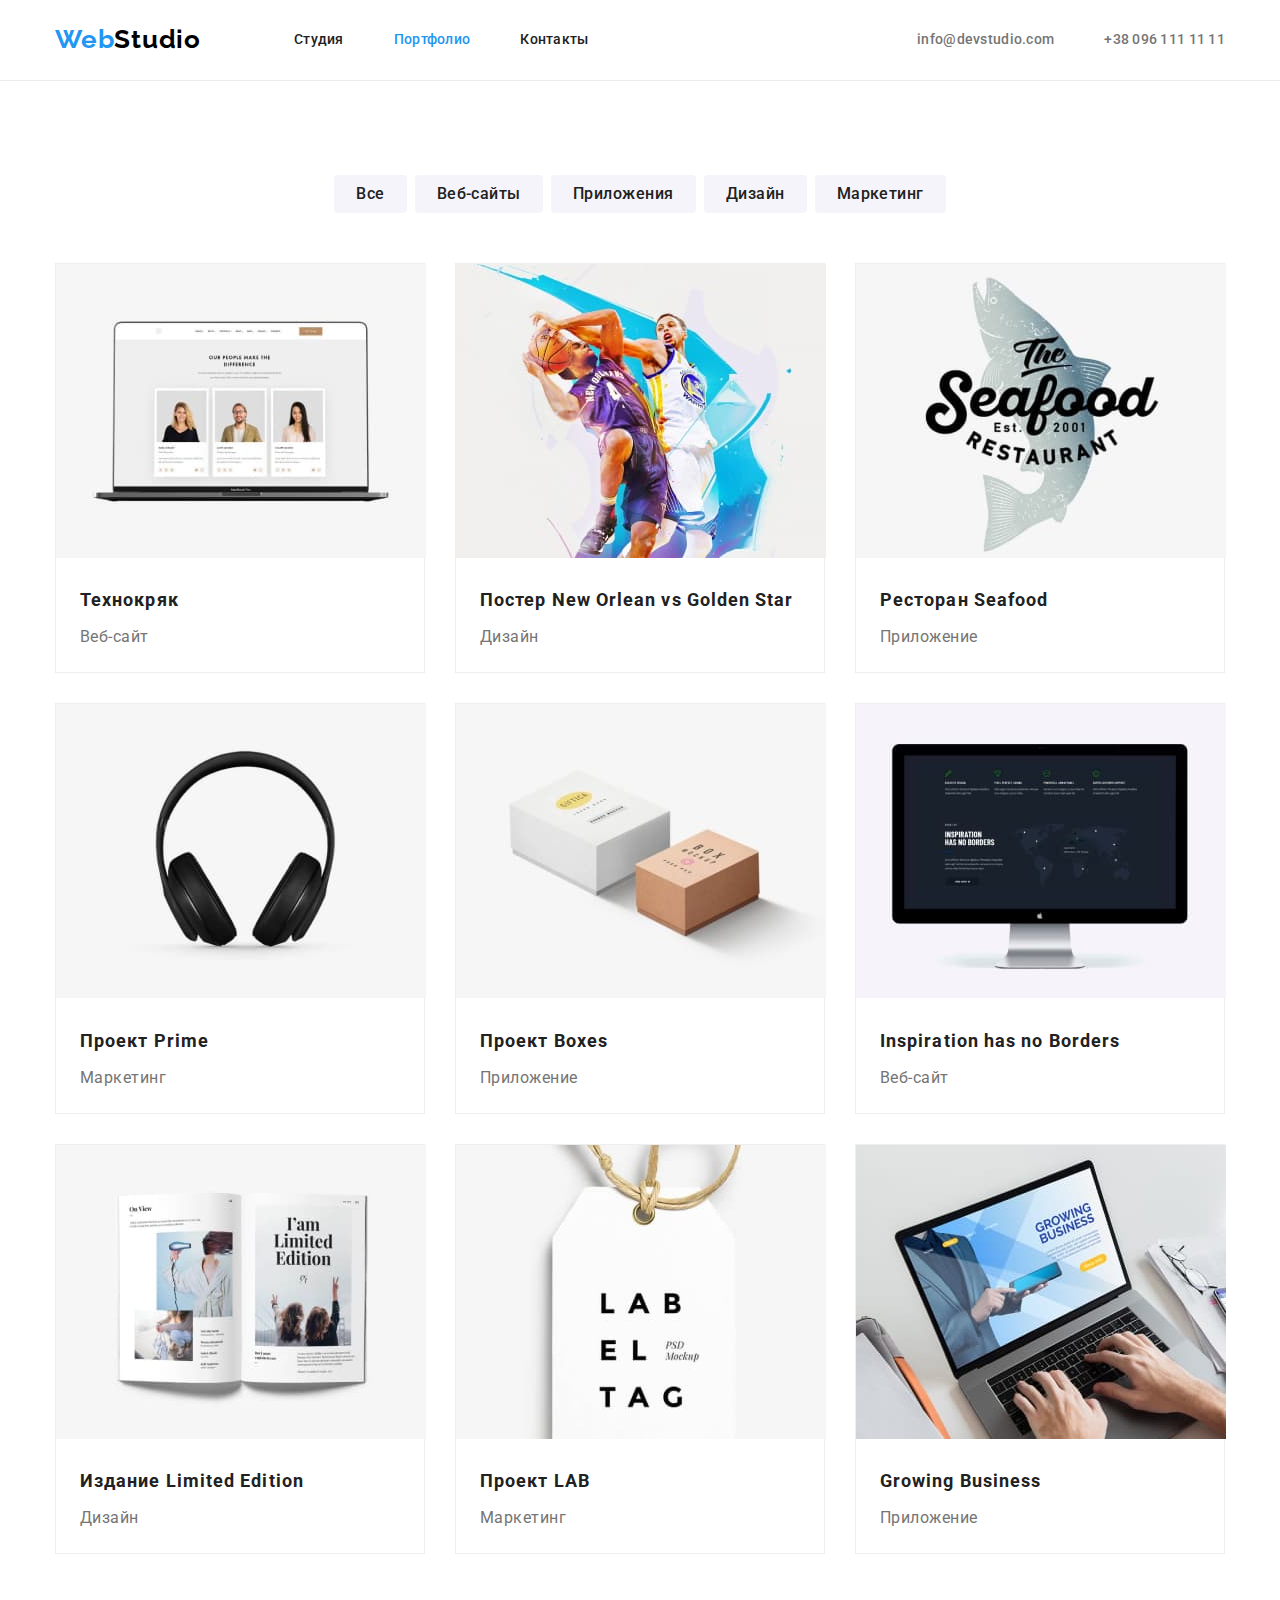
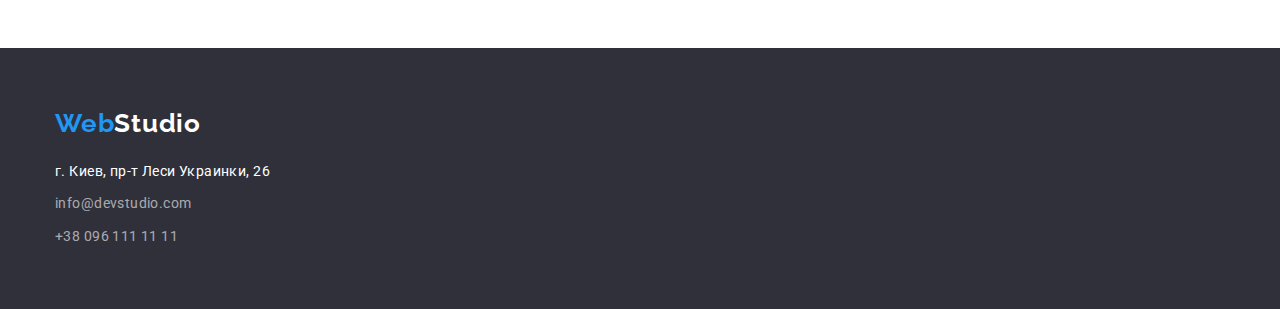
==== portfolio.html @ 9863959a "Дз3" ====
<!DOCTYPE html>
<html lang="ru">
<head>
    <meta charset="UTF-8">
    <meta http-equiv="X-UA-Compatible" content="IE=edge">
    <meta name="viewport" content="width=device-width, initial-scale=1.0">
    <title>Портфолио</title>
    <link rel="stylesheet" href="https://fonts.googleapis.com/css2?family=Raleway:wght@700&family=Roboto:wght@400;500;700;900&display=swap" />
    <link rel="stylesheet" href="https://cdnjs.cloudflare.com/ajax/libs/modern-normalize/1.0.0/modern-normalize.min.css" />
    <!-- <link rel="stylesheet" href="node_modules/modern-normalize/modern-normalize.css" /> -->
    <link rel="stylesheet" href="./css/styles.css" />
</head>
<body>
    <header>
        <div class="main-header container">
            <a href="./index.html" class="logo"><span>Web</span>Studio</a>
            <nav>
                <ul class="header-nav">
                    <li class="item"><a class="link" href="./index.html">Студия</a></li>
                    <li class="item"><a class="link link-current" href="./portfolio.html">Портфолио</a></li>
                    <li class="item"><a class="link" href="">Контакты</a></li>
                </ul>
            </nav>
            <ul class="header-inf">
                <li class="item"><a class="link" href="mailto:info@devstudio.com">info@devstudio.com</a></li>
                <li class="item"><a class="link" href="tel:+380961111111">+38 096 111 11 11</a></li>
            </ul>
        </div>
    </header>
    <main>
        <section class="our-portfolio container">
            <h1 class="hide">Портфолио</h1>
            <ul class="filters">
                <li class="item"><button type="button" class="button">Все</button></li>
                <li class="item"><button type="button" class="button">Веб-сайты</button></li>
                <li class="item"><button type="button" class="button">Приложения</button></li>
                <li class="item"><button type="button" class="button">Дизайн</button></li>
                <li class="item"><button type="button" class="button">Маркетинг</button></li>
            </ul>
            <ul class="portfolio-list">
                <li class="item">
                    <a href="" class="link">
                        <img src="./image/portfolio-example-1.jpg" width="370" alt="сайт в ноутбуке">
                        <div class="sub-item">
                            <h3 class="text-h3">Технокряк</h3>
                            <p class="text">Веб-сайт</p>
                        </div>
                    </a>
                </li>
                <li class="item">
                    <a href="" class="link">
                        <img src="./image/portfolio-example-2.jpg" width="370" alt="спорт баскетбол">
                        <div class="sub-item">
                            <h3 class="text-h3">Постер New Orlean vs Golden Star</h3>
                            <p class="text">Дизайн</p>
                        </div>
                    </a>
                </li>
                <li class="item">
                    <a href="" class="link">
                        <img src="./image/portfolio-example-3.jpg" width="370" alt="этикетка бренда">
                        <div class="sub-item">
                            <h3 class="text-h3">Ресторан Seafood</h3>
                            <p class="text">Приложение</p>
                        </div>
                    </a>
                </li>
                <li class="item">
                    <a href="" class="link">
                        <img src="./image/portfolio-example-4.jpg" width="370" alt="наушники">
                        <div class="sub-item">
                            <h3 class="text-h3">Проект Prime</h3>
                            <p class="text">Маркетинг</p>
                        </div>
                    </a>
                </li>
                <li class="item">
                    <a href="" class="link">
                        <img src="./image/portfolio-example-5.jpg" width="370" alt="брендированные коробки">
                        <div class="sub-item">
                            <h3 class="text-h3">Проект Boxes</h3>
                            <p class="text">Приложение</p>
                        </div>
                    </a>
                </li>
                <li class="item">
                    <a href="" class="link">
                        <img src="./image/portfolio-example-6.jpg" width="370" alt="сайт в мониторе">
                        <div class="sub-item">
                            <h3 class="text-h3">Inspiration has no Borders</h3>
                            <p class="text">Веб-сайт</p>
                        </div>
                    </a>
                </li>
                <li class="item">
                    <a href="" class="link">
                        <img src="./image/portfolio-example-7.jpg" width="370" alt="разворот книги">
                        <div class="sub-item">
                            <h3 class="text-h3">Издание Limited Edition</h3>
                            <p class="text">Дизайн</p>
                        </div>
                    </a>
                </li>
                <li class="item">
                    <a href="" class="link">
                        <img src="./image/portfolio-example-8.jpg" width="370" alt="этикетка бренда">
                        <div class="sub-item">
                            <h3 class="text-h3">Проект LAB</h3>
                            <p class="text">Маркетинг</p>
                        </div>
                    </a>
                </li>
                <li class="item">
                    <a href="" class="link">
                        <img src="./image/portfolio-example-9.jpg" width="370" alt="робочее место с ноутбуком">
                        <div class="sub-item">
                            <h3 class="text-h3">Growing Business</h3>
                            <p class="text">Приложение</p>
                        </div>
                    </a>
                </li>
            </ul>
        </section>
    </main>
    <footer class="footer">
        <div class="container">
            <a href="./index.html" class="logo"><span>Web</span>Studio</a>
            <address>
                <p class="text item">г. Киев, пр-т Леси Украинки, 26</p>
                <ul>
                    <li class="item"><a class="link" href="mailto:info@devstudio.com">info@devstudio.com</a></li>
                    <li class="item"><a class="link" href="tel:+380961111111">+38 096 111 11 11</a></li>
                </ul>
            </address>
        </div>
    </footer>
</body>
</html>
---- css/styles.css ----
/* @import url('https://fonts.googleapis.com/css2?family=Raleway:wght@700&family=Roboto:wght@400;500;700;900&display=swap'); */

:root {
    --text-main-color: #212121;
    --text-color: #757575;
    --text-invert-color: #FFFFFF;
    --background-main-color: #FFFFFF;
    --background-second-color: #F5F4FA;
    --background-invert-color: #2F303A;
    --active-main-color: #2196F3;
    --logo-one-color: #2196F3;
    --logo-two-color: #000000;
    --logo-two-invert-color: #FFFFFF;
}

body {
    font-family: 'Roboto', 'Verdana', 'Tahoma', sans-serif;
    background-color: var(--background-main-color);
    color: var(--text-main-color);
}

ul {
    list-style: none;
}

h1, h2, h3, p, ul {
    margin: 0;
    padding: 0;
}

.container {
    width: 1200px;
    margin-left: auto;
    margin-right: auto;
    padding-left: 15px;
    padding-right: 15px;
}

.hide {
    display: none;
}

.logo {
    font-family: 'Raleway', sans-serif;
    font-style: normal;
    font-weight: 700;
    font-size: 26px;
    line-height: 1.2;
    letter-spacing: 0.03em;
    text-decoration: none;
    color: var(--logo-two-color);
}

.logo span {
    color: var(--logo-one-color);
}

header {
    border-bottom: 1px solid #ECECEC;
}

.main-header {
    display: flex;
    align-items: center;
    height: 80px;
}

.header-nav {
    display: flex;
    margin-left: 93px;
}

.header-inf {
    display: flex;
    margin-left: auto;
}

.header-nav .item:not(:last-child),
.header-inf .item:not(:last-child) {
    margin-right: 50px;
}

.header-nav .link,
.header-inf .link {
    display: block;
    font-weight: 500;
    font-size: 14px;
    line-height: 1.14;
    letter-spacing: 0.02em;
    padding-top: 32px;
    padding-bottom: 32px;
}

.header-inf .link{
    color: var(--text-color);
}

.button {
    cursor: pointer;
    font-family: inherit;
    color: inherit;
    border: 0;
    border-radius: 4px;
}

.hero .button {
    color: var(--text-invert-color);
    background-color: var(--active-main-color);
        
    width: 200px;
    height: 50px;
    margin-top: 30px;

    font-weight: 700;
    font-size: 16px;
    line-height: 1.88;
    letter-spacing: 0.06em;

    box-shadow: 0px 4px 4px rgba(0, 0, 0, 0.15);
}

.hero .button:hover,
.hero .button:focus {
    background-color: #188CE8;
}

.hero {
    background-color: var(--background-invert-color);
    text-align: center;
    padding-top: 200px;
    padding-bottom: 200px;
}

.hero .text-h1 {
    color: var(--text-invert-color);
    font-weight: 900;
    font-size: 44px;
    line-height: 1.36;
    letter-spacing: 0.06em;
    text-transform: uppercase;
}

.text-h2 {
    font-weight: 700;
    font-size: 36px;
    line-height: 1.17;
    text-align: center;
    letter-spacing: 0.03em;
}

.text-h3 {
    font-weight: 700;
    font-size: 14px;
    line-height: 1.14;
    letter-spacing: 0.03em;
}

.text {
    font-size: 14px;
    line-height: 1.71;
    letter-spacing: 0.03em;
    color: var(--text-color);
}

.our-features .text-h3 {
    text-transform: uppercase;
}

.our-team {
    background-color: var(--background-second-color);
    padding-top: 94px;
    padding-bottom: 94px;
}

.our-team li{
    width: 270px;
    text-align: center;

    background-color: var(--background-main-color);
    box-shadow: 0px 1px 3px rgba(0, 0, 0, 0.12),
    0px 1px 1px rgba(0, 0, 0, 0.14),
    0px 2px 1px rgba(0, 0, 0, 0.2);
    border-radius: 0px 0px 4px 4px;
}

.our-team .text-h3 {
    font-weight: 500;
    font-size: 16px;
    line-height: 1.18;
}

.our-team .text {
    font-size: 16px;
    line-height: 1.18;
}

.our-features,
.our-doing,
.our-team {
    margin-top: 94px;
}

.our-features .list,
.our-doing .list,
.our-team .list {
    display: flex;
    margin-top: 50px;
}

.our-features .item:not(:last-child),
.our-doing .item:not(:last-child),
.our-team .item:not(:last-child) {
    margin-right: 30px;
}

.our-features .text,
.our-team .text {
    margin-top: 10px;
}

.our-team .sub-item {
    margin-top: 30px;
    margin-bottom: 30px;
}

/* Портфолио */
.filters .button {
    background-color: var(--background-second-color);
    font-weight: 500;
    font-size: 16px;
    line-height: 1.62;
    letter-spacing: 0.03em;

    padding-top: 6px;
    padding-bottom: 6px;
    padding-left: 22px;
    padding-right: 22px;
}

.filters .item:not(:last-child) {
    margin-right: 8px;
}

.filters .button:hover,
.filters .button:focus {
    background-color: var(--active-main-color);
    color: var(--text-invert-color);
    box-shadow: 0px 3px 1px rgba(0, 0, 0, 0.1),
    0px 1px 2px rgba(0, 0, 0, 0.08),
    0px 2px 2px rgba(0, 0, 0, 0.12);
}

.portfolio-list li {
    width: 370px;
    border: 1px solid #EEEEEE;
    box-sizing: border-box;
}

.our-portfolio .text-h3 {
    font-size: 18px;
    line-height: 2.0;
    letter-spacing: 0.06em;
}

.our-portfolio .link:hover,
.our-portfolio .link:focus {
    color: var(--text-main-color);
}

.our-portfolio .text {
    font-size: 16px;
    line-height: 1.88;
}

.our-portfolio {
    margin-top: 94px;
    margin-bottom: 94px;
}

.filters {
    display: flex;
    justify-content: center;
}

.portfolio-list {
    display: flex;
    flex-wrap: wrap;
    margin-top: 50px;
}

.portfolio-list .item {
    margin-right: 30px;
    margin-bottom: 30px;
}

.portfolio-list .item:nth-child(3n) {
    margin-right: 0;
}

.portfolio-list .item:nth-last-child(-n + 3) {
    margin-bottom: 0;
}

.portfolio-list .sub-item {
    margin-top: 20px;
    margin-bottom: 20px;
    margin-left: 24px;
    margin-right: 24px;
}

.portfolio-list .text {
    margin-top: 4px;
}

/* Общее */


.footer {
    background-color: var(--background-invert-color);
}

.footer .logo {
    color: var(--logo-two-invert-color);
}

.footer .link {
    color: rgba(255, 255, 255, 0.6);
    font-style: normal;
    font-size: 14px;
    line-height: 1.71;
    letter-spacing: 0.03em;
}

.footer .text {
    color: var(--text-invert-color);
    font-style: normal;
}

.footer .container {
    padding-top: 60px;
    padding-bottom: 60px;
}

.footer address {
    margin-top: 20px;
}

.footer .item:not(:last-child) {
    margin-bottom: 9px;
}

.link {
    color: var(--text-main-color);
    text-decoration: none;
}

.link:hover,
.link:focus {
    color: var(--active-main-color);
}

.link-current {
    color: var(--active-main-color);
}
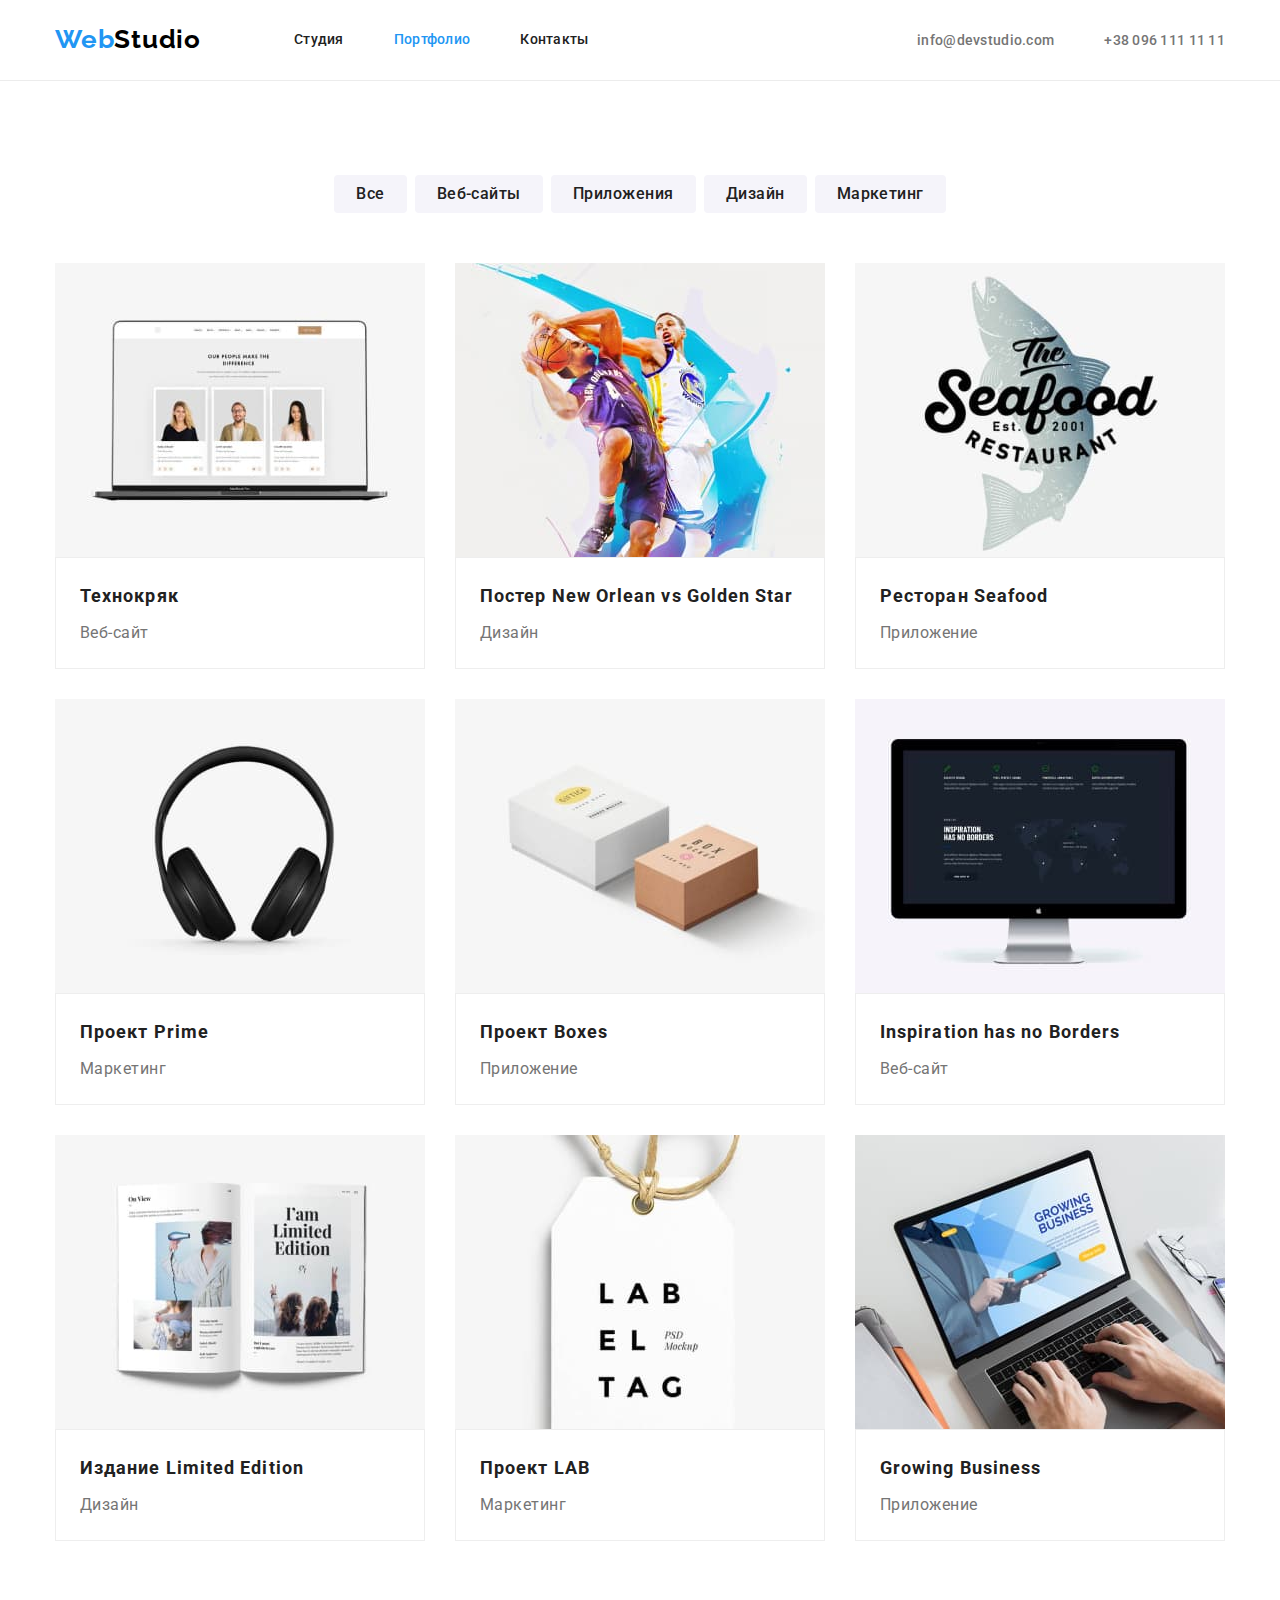
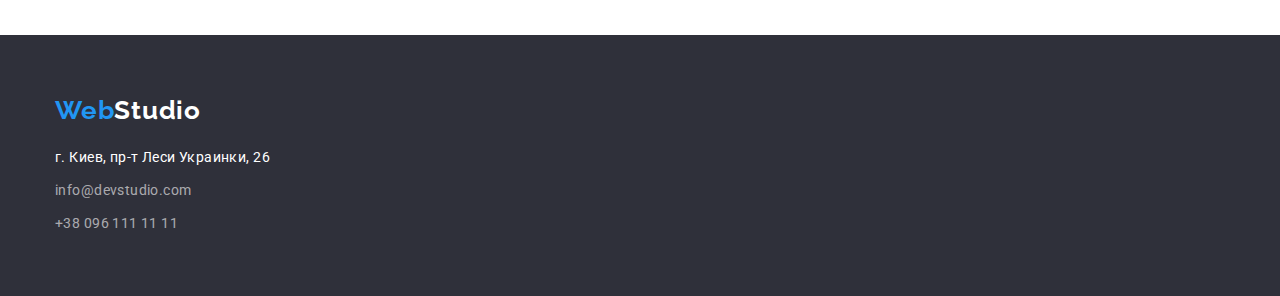
==== commit aa1ee97d: "правки" ====
--- a/portfolio.html
+++ b/portfolio.html
@@ -28,98 +28,100 @@
         </div>
     </header>
     <main>
-        <section class="our-portfolio container">
-            <h1 class="hide">Портфолио</h1>
-            <ul class="filters">
-                <li class="item"><button type="button" class="button">Все</button></li>
-                <li class="item"><button type="button" class="button">Веб-сайты</button></li>
-                <li class="item"><button type="button" class="button">Приложения</button></li>
-                <li class="item"><button type="button" class="button">Дизайн</button></li>
-                <li class="item"><button type="button" class="button">Маркетинг</button></li>
-            </ul>
-            <ul class="portfolio-list">
-                <li class="item">
-                    <a href="" class="link">
-                        <img src="./image/portfolio-example-1.jpg" width="370" alt="сайт в ноутбуке">
-                        <div class="sub-item">
-                            <h3 class="text-h3">Технокряк</h3>
-                            <p class="text">Веб-сайт</p>
-                        </div>
-                    </a>
-                </li>
-                <li class="item">
-                    <a href="" class="link">
-                        <img src="./image/portfolio-example-2.jpg" width="370" alt="спорт баскетбол">
-                        <div class="sub-item">
-                            <h3 class="text-h3">Постер New Orlean vs Golden Star</h3>
-                            <p class="text">Дизайн</p>
-                        </div>
-                    </a>
-                </li>
-                <li class="item">
-                    <a href="" class="link">
-                        <img src="./image/portfolio-example-3.jpg" width="370" alt="этикетка бренда">
-                        <div class="sub-item">
-                            <h3 class="text-h3">Ресторан Seafood</h3>
-                            <p class="text">Приложение</p>
-                        </div>
-                    </a>
-                </li>
-                <li class="item">
-                    <a href="" class="link">
-                        <img src="./image/portfolio-example-4.jpg" width="370" alt="наушники">
-                        <div class="sub-item">
-                            <h3 class="text-h3">Проект Prime</h3>
-                            <p class="text">Маркетинг</p>
-                        </div>
-                    </a>
-                </li>
-                <li class="item">
-                    <a href="" class="link">
-                        <img src="./image/portfolio-example-5.jpg" width="370" alt="брендированные коробки">
-                        <div class="sub-item">
-                            <h3 class="text-h3">Проект Boxes</h3>
-                            <p class="text">Приложение</p>
-                        </div>
-                    </a>
-                </li>
-                <li class="item">
-                    <a href="" class="link">
-                        <img src="./image/portfolio-example-6.jpg" width="370" alt="сайт в мониторе">
-                        <div class="sub-item">
-                            <h3 class="text-h3">Inspiration has no Borders</h3>
-                            <p class="text">Веб-сайт</p>
-                        </div>
-                    </a>
-                </li>
-                <li class="item">
-                    <a href="" class="link">
-                        <img src="./image/portfolio-example-7.jpg" width="370" alt="разворот книги">
-                        <div class="sub-item">
-                            <h3 class="text-h3">Издание Limited Edition</h3>
-                            <p class="text">Дизайн</p>
-                        </div>
-                    </a>
-                </li>
-                <li class="item">
-                    <a href="" class="link">
-                        <img src="./image/portfolio-example-8.jpg" width="370" alt="этикетка бренда">
-                        <div class="sub-item">
-                            <h3 class="text-h3">Проект LAB</h3>
-                            <p class="text">Маркетинг</p>
-                        </div>
-                    </a>
-                </li>
-                <li class="item">
-                    <a href="" class="link">
-                        <img src="./image/portfolio-example-9.jpg" width="370" alt="робочее место с ноутбуком">
-                        <div class="sub-item">
-                            <h3 class="text-h3">Growing Business</h3>
-                            <p class="text">Приложение</p>
-                        </div>
-                    </a>
-                </li>
-            </ul>
+        <section class="our-portfolio section">
+            <div class="container">
+                <h1 class="hide">Портфолио</h1>
+                <ul class="filters">
+                    <li class="item"><button type="button" class="button">Все</button></li>
+                    <li class="item"><button type="button" class="button">Веб-сайты</button></li>
+                    <li class="item"><button type="button" class="button">Приложения</button></li>
+                    <li class="item"><button type="button" class="button">Дизайн</button></li>
+                    <li class="item"><button type="button" class="button">Маркетинг</button></li>
+                </ul>
+                <ul class="portfolio-list">
+                    <li class="item">
+                        <a href="" class="link">
+                            <img src="./image/portfolio-example-1.jpg" width="370" alt="сайт в ноутбуке">
+                            <div class="sub-item">
+                                <h3 class="text-h3">Технокряк</h3>
+                                <p class="text">Веб-сайт</p>
+                            </div>
+                        </a>
+                    </li>
+                    <li class="item">
+                        <a href="" class="link">
+                            <img src="./image/portfolio-example-2.jpg" width="370" alt="спорт баскетбол">
+                            <div class="sub-item">
+                                <h3 class="text-h3">Постер New Orlean vs Golden Star</h3>
+                                <p class="text">Дизайн</p>
+                            </div>
+                        </a>
+                    </li>
+                    <li class="item">
+                        <a href="" class="link">
+                            <img src="./image/portfolio-example-3.jpg" width="370" alt="этикетка бренда">
+                            <div class="sub-item">
+                                <h3 class="text-h3">Ресторан Seafood</h3>
+                                <p class="text">Приложение</p>
+                            </div>
+                        </a>
+                    </li>
+                    <li class="item">
+                        <a href="" class="link">
+                            <img src="./image/portfolio-example-4.jpg" width="370" alt="наушники">
+                            <div class="sub-item">
+                                <h3 class="text-h3">Проект Prime</h3>
+                                <p class="text">Маркетинг</p>
+                            </div>
+                        </a>
+                    </li>
+                    <li class="item">
+                        <a href="" class="link">
+                            <img src="./image/portfolio-example-5.jpg" width="370" alt="брендированные коробки">
+                            <div class="sub-item">
+                                <h3 class="text-h3">Проект Boxes</h3>
+                                <p class="text">Приложение</p>
+                            </div>
+                        </a>
+                    </li>
+                    <li class="item">
+                        <a href="" class="link">
+                            <img src="./image/portfolio-example-6.jpg" width="370" alt="сайт в мониторе">
+                            <div class="sub-item">
+                                <h3 class="text-h3">Inspiration has no Borders</h3>
+                                <p class="text">Веб-сайт</p>
+                            </div>
+                        </a>
+                    </li>
+                    <li class="item">
+                        <a href="" class="link">
+                            <img src="./image/portfolio-example-7.jpg" width="370" alt="разворот книги">
+                            <div class="sub-item">
+                                <h3 class="text-h3">Издание Limited Edition</h3>
+                                <p class="text">Дизайн</p>
+                            </div>
+                        </a>
+                    </li>
+                    <li class="item">
+                        <a href="" class="link">
+                            <img src="./image/portfolio-example-8.jpg" width="370" alt="этикетка бренда">
+                            <div class="sub-item">
+                                <h3 class="text-h3">Проект LAB</h3>
+                                <p class="text">Маркетинг</p>
+                            </div>
+                        </a>
+                    </li>
+                    <li class="item">
+                        <a href="" class="link">
+                            <img src="./image/portfolio-example-9.jpg" width="370" alt="робочее место с ноутбуком">
+                            <div class="sub-item">
+                                <h3 class="text-h3">Growing Business</h3>
+                                <p class="text">Приложение</p>
+                            </div>
+                        </a>
+                    </li>
+                </ul>
+            </div>
         </section>
     </main>
     <footer class="footer">
--- a/css/styles.css
+++ b/css/styles.css
@@ -23,6 +23,10 @@
     list-style: none;
 }
 
+img {
+    display: block;
+}
+
 h1, h2, h3, p, ul {
     margin: 0;
     padding: 0;
@@ -36,8 +40,23 @@
     padding-right: 15px;
 }
 
+.section {
+    padding-top: 94px;
+    padding-bottom: 94px;
+}
+
 .hide {
-    display: none;
+    position: absolute;
+    width: 1px;
+    height: 1px;
+    margin: -1px;
+    border: 0;
+    padding: 0;
+
+    white-space: nowrap;
+    clip-path: inset(100%);
+    clip: rect(0 0 0 0);
+    overflow: hidden;
 }
 
 .logo {
@@ -62,7 +81,7 @@
 .main-header {
     display: flex;
     align-items: center;
-    height: 80px;
+    /* height: 80px; */
 }
 
 .header-nav {
@@ -82,11 +101,14 @@
 
 .header-nav .link,
 .header-inf .link {
-    display: block;
     font-weight: 500;
     font-size: 14px;
     line-height: 1.14;
     letter-spacing: 0.02em;
+}
+
+.header-nav .link {
+    display: block;
     padding-top: 32px;
     padding-bottom: 32px;
 }
@@ -107,8 +129,10 @@
     color: var(--text-invert-color);
     background-color: var(--active-main-color);
         
-    width: 200px;
-    height: 50px;
+    padding-top: 10px;
+    padding-bottom: 10px;
+    padding-left: 32px;
+    padding-right: 32px;
     margin-top: 30px;
 
     font-weight: 700;
@@ -168,8 +192,6 @@
 
 .our-team {
     background-color: var(--background-second-color);
-    padding-top: 94px;
-    padding-bottom: 94px;
 }
 
 .our-team li{
@@ -194,10 +216,8 @@
     line-height: 1.18;
 }
 
-.our-features,
-.our-doing,
-.our-team {
-    margin-top: 94px;
+.our-features {
+    padding-bottom: 0;
 }
 
 .our-features .list,
@@ -219,8 +239,10 @@
 }
 
 .our-team .sub-item {
-    margin-top: 30px;
-    margin-bottom: 30px;
+    padding-top: 30px;
+    padding-bottom: 30px;
+    padding-left: 30px;
+    padding-right: 30px;
 }
 
 /* Портфолио */
@@ -252,8 +274,7 @@
 
 .portfolio-list li {
     width: 370px;
-    border: 1px solid #EEEEEE;
-    box-sizing: border-box;
+    /* box-sizing: border-box; */
 }
 
 .our-portfolio .text-h3 {
@@ -272,11 +293,6 @@
     line-height: 1.88;
 }
 
-.our-portfolio {
-    margin-top: 94px;
-    margin-bottom: 94px;
-}
-
 .filters {
     display: flex;
     justify-content: center;
@@ -302,10 +318,11 @@
 }
 
 .portfolio-list .sub-item {
-    margin-top: 20px;
-    margin-bottom: 20px;
-    margin-left: 24px;
-    margin-right: 24px;
+    padding-top: 20px;
+    padding-bottom: 20px;
+    padding-left: 24px;
+    padding-right: 24px;
+    border: 1px solid #EEEEEE;
 }
 
 .portfolio-list .text {
@@ -313,7 +330,6 @@
 }
 
 /* Общее */
-
 
 .footer {
     background-color: var(--background-invert-color);
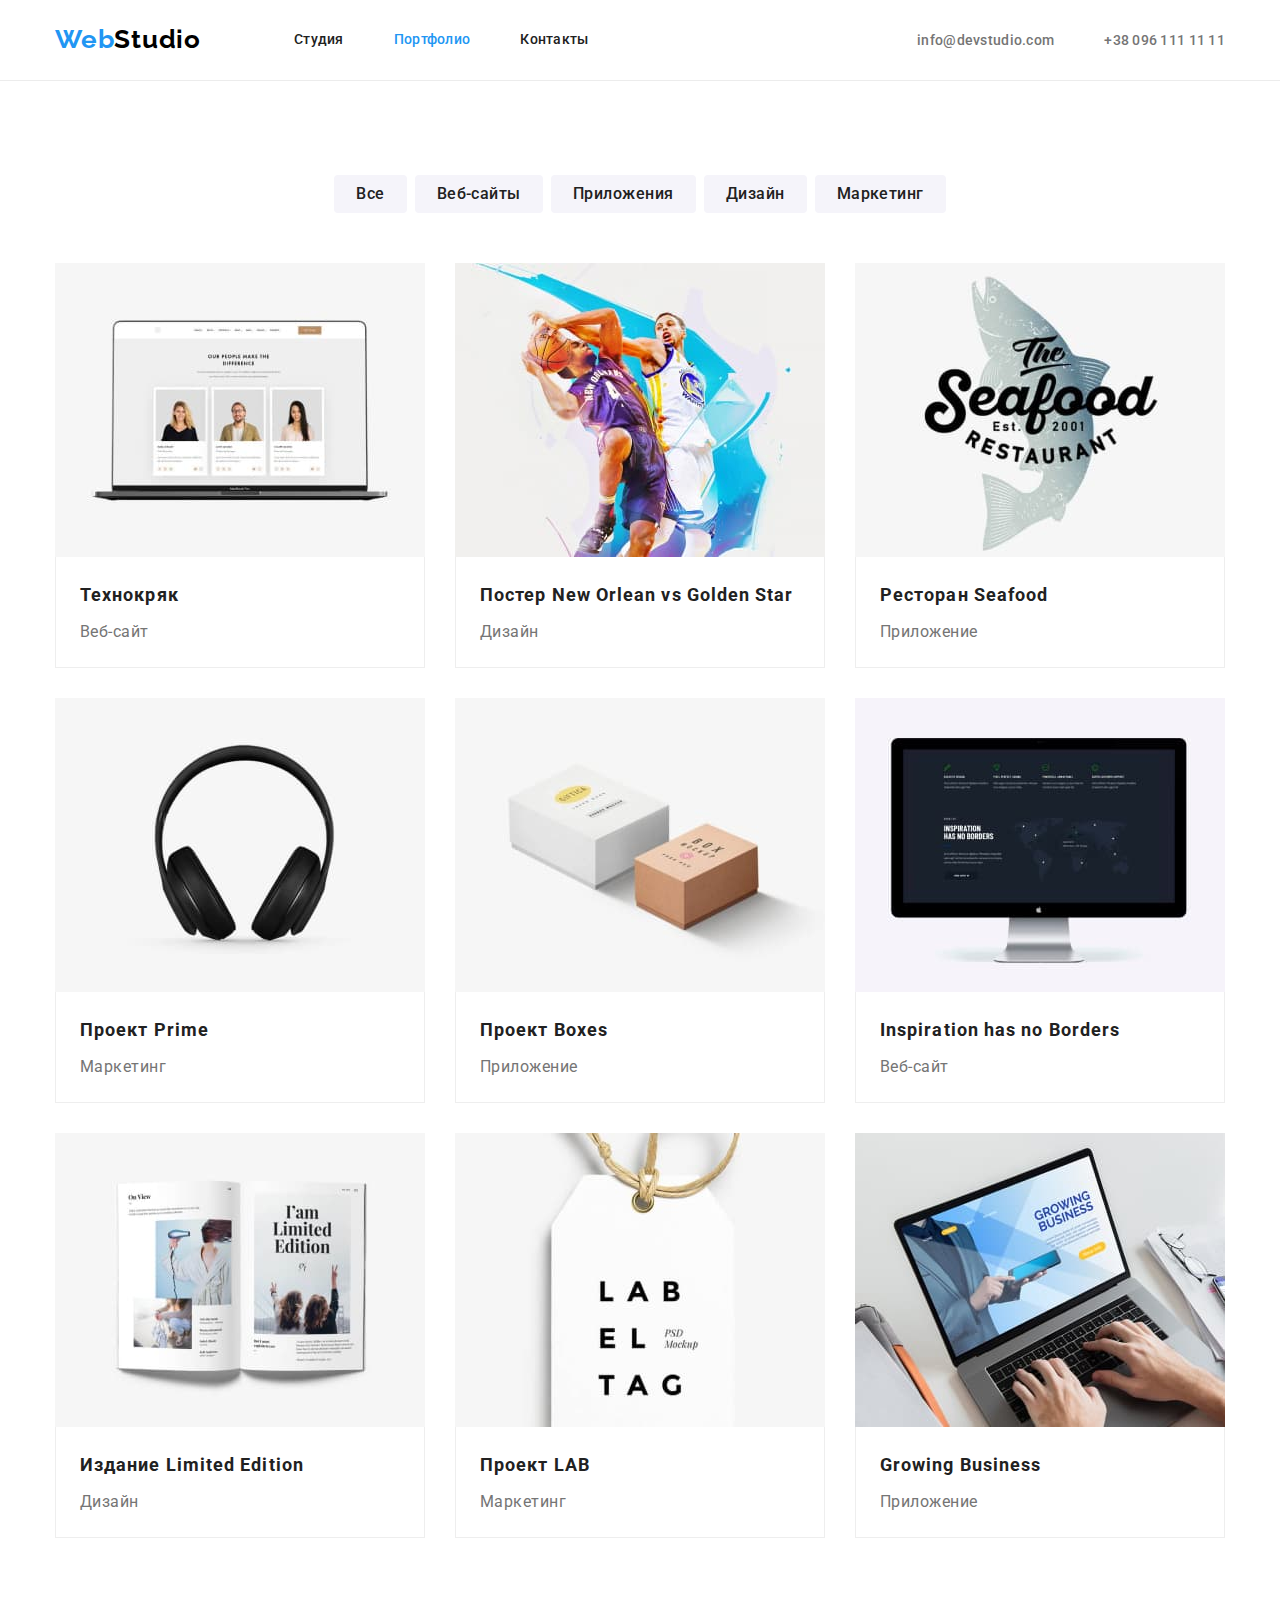
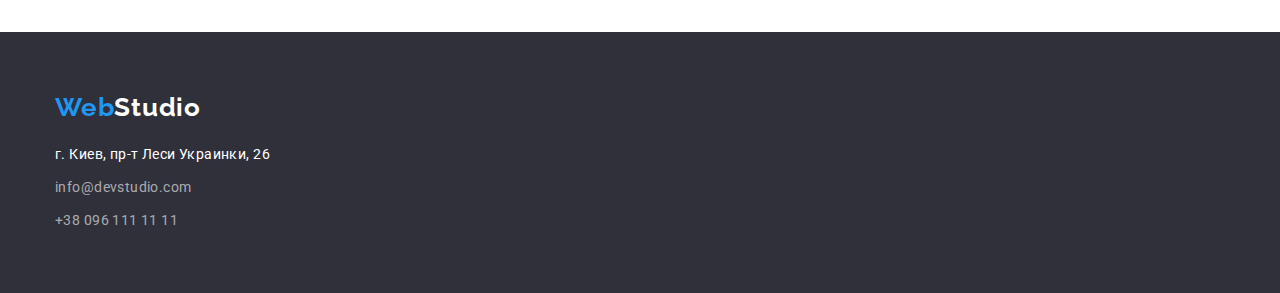
==== commit b590426a: "исправления ошибок" ====
--- a/portfolio.html
+++ b/portfolio.html
@@ -14,7 +14,7 @@
     <header>
         <div class="main-header container">
             <a href="./index.html" class="logo"><span>Web</span>Studio</a>
-            <nav>
+            <nav class="navigation">
                 <ul class="header-nav">
                     <li class="item"><a class="link" href="./index.html">Студия</a></li>
                     <li class="item"><a class="link link-current" href="./portfolio.html">Портфолио</a></li>
--- a/css/styles.css
+++ b/css/styles.css
@@ -84,9 +84,12 @@
     /* height: 80px; */
 }
 
+.navigation {
+    margin-left: 93px;
+}
+
 .header-nav {
     display: flex;
-    margin-left: 93px;
 }
 
 .header-inf {
@@ -220,7 +223,14 @@
     padding-bottom: 0;
 }
 
-.our-features .list,
+.our-features .item {
+    width: 270px;
+}
+
+.our-features .list {
+    display: flex;
+}
+
 .our-doing .list,
 .our-team .list {
     display: flex;
@@ -322,7 +332,9 @@
     padding-bottom: 20px;
     padding-left: 24px;
     padding-right: 24px;
-    border: 1px solid #EEEEEE;
+    border-left: 1px solid #EEEEEE;
+    border-bottom: 1px solid #EEEEEE;
+    border-right: 1px solid #EEEEEE;
 }
 
 .portfolio-list .text {
@@ -333,6 +345,8 @@
 
 .footer {
     background-color: var(--background-invert-color);
+    padding-top: 60px;
+    padding-bottom: 60px;
 }
 
 .footer .logo {
@@ -352,11 +366,6 @@
     font-style: normal;
 }
 
-.footer .container {
-    padding-top: 60px;
-    padding-bottom: 60px;
-}
-
 .footer address {
     margin-top: 20px;
 }
